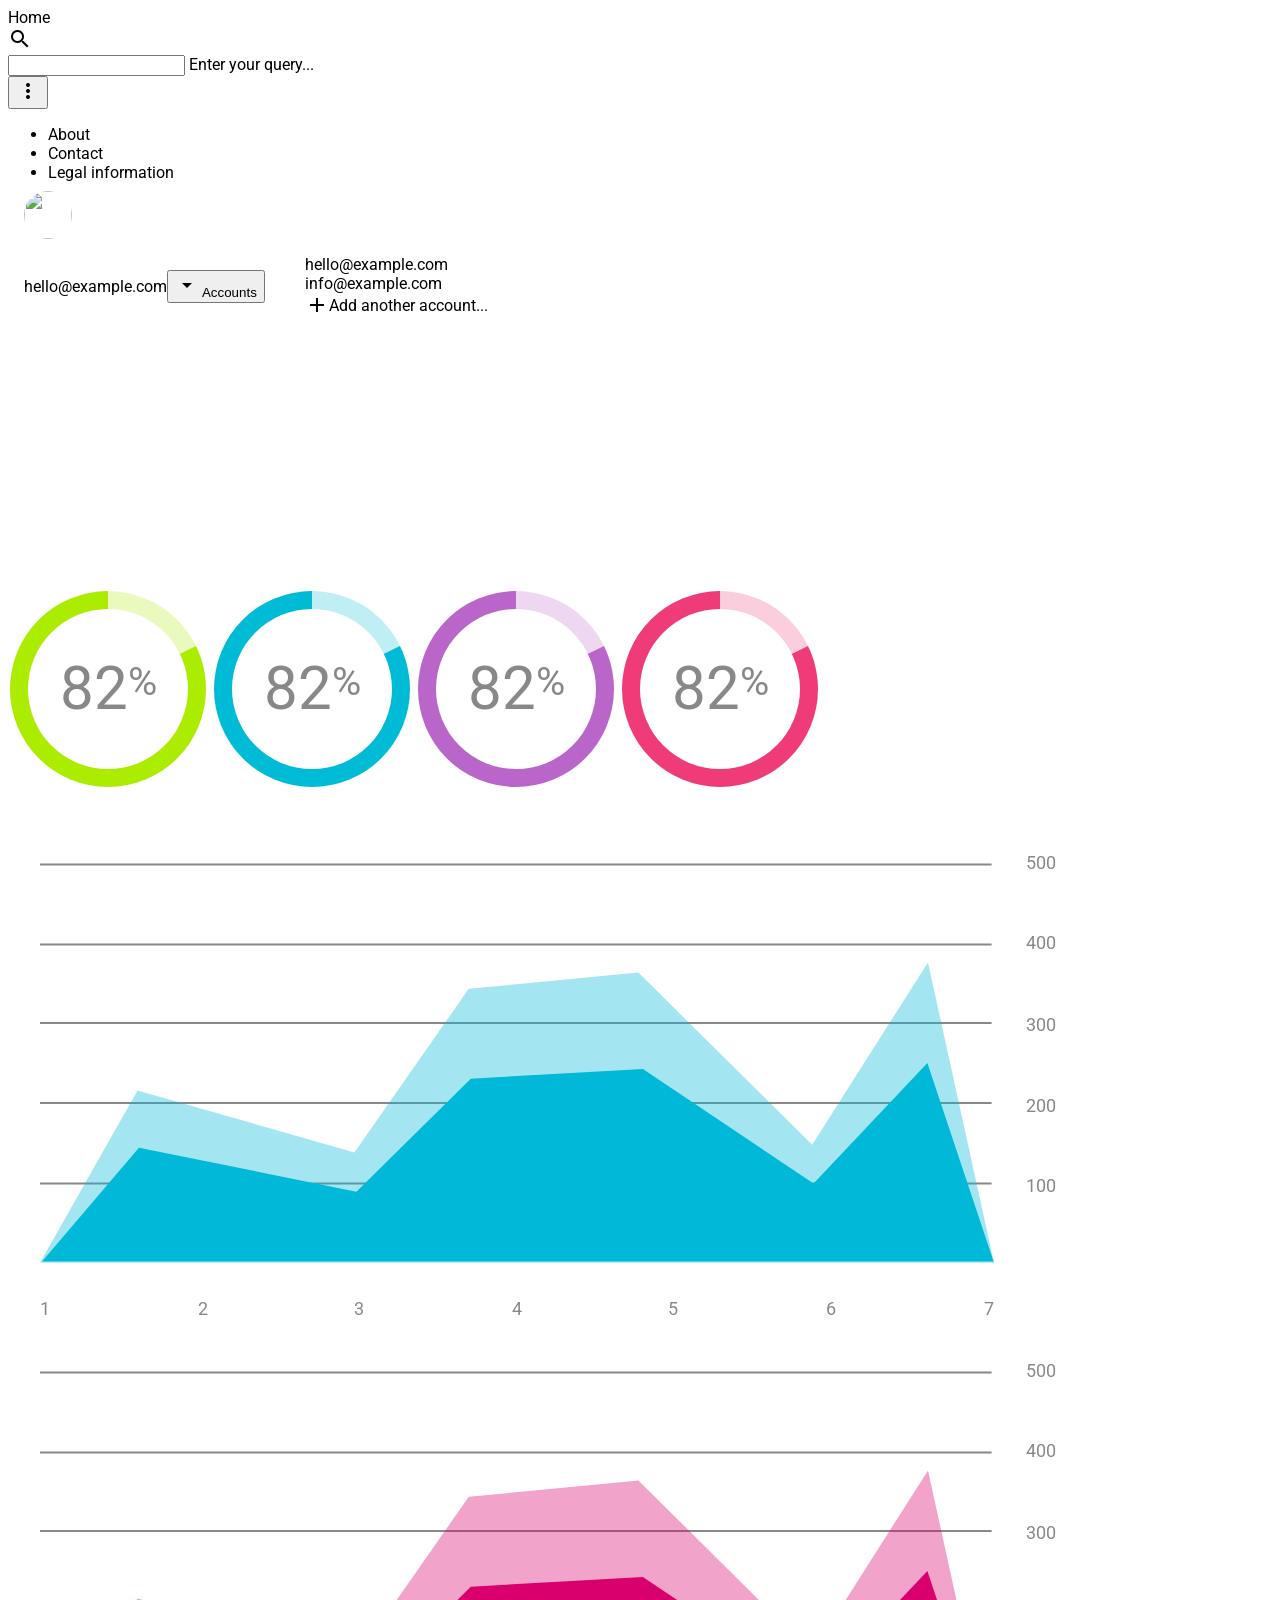
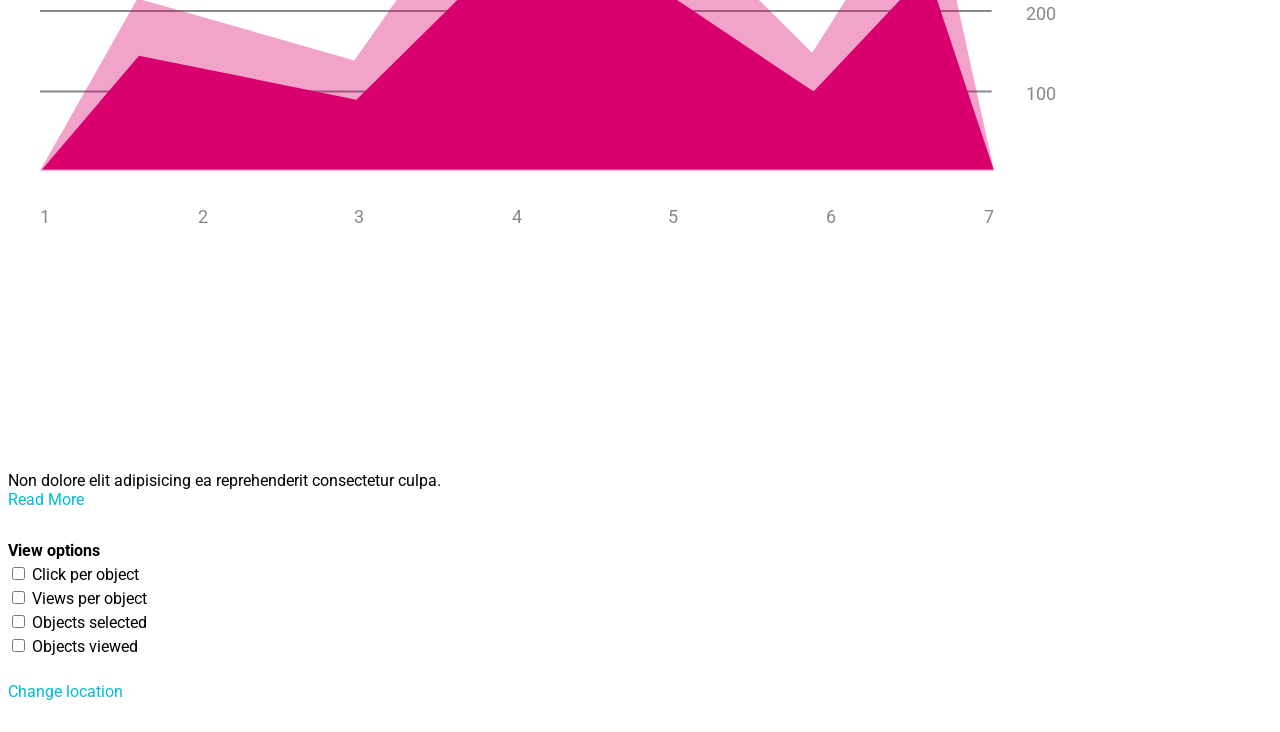
==== Interview/View/index.html @ 5727f15f "Add project files." ====
﻿<!doctype html>
<html lang="en">
  <head>
    <meta charset="utf-8">
    <meta http-equiv="X-UA-Compatible" content="IE=edge">
    <meta name="description" content="A front-end template that helps you build fast, modern mobile web apps.">
    <meta name="viewport" content="width=device-width, initial-scale=1.0, minimum-scale=1.0">
    <title>Material Design Lite</title>

    <!-- Add to homescreen for Chrome on Android -->
    <meta name="mobile-web-app-capable" content="yes">
    <link rel="icon" sizes="192x192" href="images/android-desktop.png">

    <!-- Add to homescreen for Safari on iOS -->
    <meta name="apple-mobile-web-app-capable" content="yes">
    <meta name="apple-mobile-web-app-status-bar-style" content="black">
    <meta name="apple-mobile-web-app-title" content="Material Design Lite">
    <link rel="apple-touch-icon-precomposed" href="images/ios-desktop.png">

    <!-- Tile icon for Win8 (144x144 + tile color) -->
    <meta name="msapplication-TileImage" content="images/touch/ms-touch-icon-144x144-precomposed.png">
    <meta name="msapplication-TileColor" content="#3372DF">

    <link rel="shortcut icon" href="images/favicon.png">

    <!-- SEO: If your mobile URL is different from the desktop URL, add a canonical link to the desktop page https://developers.google.com/webmasters/smartphone-sites/feature-phones -->
    <!--
    <link rel="canonical" href="http://www.example.com/">
    -->

    <link rel="stylesheet" href="https://fonts.googleapis.com/css?family=Roboto:regular,bold,italic,thin,light,bolditalic,black,medium&amp;lang=en">
    <link rel="stylesheet" href="https://fonts.googleapis.com/icon?family=Material+Icons">
    <link rel="stylesheet" href="https://code.getmdl.io/1.3.0/material.cyan-light_blue.min.css">
    <link rel="stylesheet" href="styles.css">
    <style>
    #view-source {
      position: fixed;
      display: block;
      right: 0;
      bottom: 0;
      margin-right: 40px;
      margin-bottom: 40px;
      z-index: 900;
    }
    </style>
  </head>
  <body>
    <div class="demo-layout mdl-layout mdl-js-layout mdl-layout--fixed-drawer mdl-layout--fixed-header">
      <header class="demo-header mdl-layout__header mdl-color--grey-100 mdl-color-text--grey-600">
        <div class="mdl-layout__header-row">
          <span class="mdl-layout-title">Home</span>
          <div class="mdl-layout-spacer"></div>
          <div class="mdl-textfield mdl-js-textfield mdl-textfield--expandable">
            <label class="mdl-button mdl-js-button mdl-button--icon" for="search">
              <i class="material-icons">search</i>
            </label>
            <div class="mdl-textfield__expandable-holder">
              <input class="mdl-textfield__input" type="text" id="search">
              <label class="mdl-textfield__label" for="search">Enter your query...</label>
            </div>
          </div>
          <button class="mdl-button mdl-js-button mdl-js-ripple-effect mdl-button--icon" id="hdrbtn">
            <i class="material-icons">more_vert</i>
          </button>
          <ul class="mdl-menu mdl-js-menu mdl-js-ripple-effect mdl-menu--bottom-right" for="hdrbtn">
            <li class="mdl-menu__item">About</li>
            <li class="mdl-menu__item">Contact</li>
            <li class="mdl-menu__item">Legal information</li>
          </ul>
        </div>
      </header>
      <div class="demo-drawer mdl-layout__drawer mdl-color--blue-grey-900 mdl-color-text--blue-grey-50">
        <header class="demo-drawer-header">
          <img src="images/user.jpg" class="demo-avatar">
          <div class="demo-avatar-dropdown">
            <span>hello@example.com</span>
            <div class="mdl-layout-spacer"></div>
            <button id="accbtn" class="mdl-button mdl-js-button mdl-js-ripple-effect mdl-button--icon">
              <i class="material-icons" role="presentation">arrow_drop_down</i>
              <span class="visuallyhidden">Accounts</span>
            </button>
            <ul class="mdl-menu mdl-menu--bottom-right mdl-js-menu mdl-js-ripple-effect" for="accbtn">
              <li class="mdl-menu__item">hello@example.com</li>
              <li class="mdl-menu__item">info@example.com</li>
              <li class="mdl-menu__item"><i class="material-icons">add</i>Add another account...</li>
            </ul>
          </div>
        </header>
        <nav class="demo-navigation mdl-navigation mdl-color--blue-grey-800">
          <a class="mdl-navigation__link" href=""><i class="mdl-color-text--blue-grey-400 material-icons" role="presentation">home</i>Home</a>
          <a class="mdl-navigation__link" href=""><i class="mdl-color-text--blue-grey-400 material-icons" role="presentation">inbox</i>Inbox</a>
          <a class="mdl-navigation__link" href=""><i class="mdl-color-text--blue-grey-400 material-icons" role="presentation">delete</i>Trash</a>
          <a class="mdl-navigation__link" href=""><i class="mdl-color-text--blue-grey-400 material-icons" role="presentation">report</i>Spam</a>
          <a class="mdl-navigation__link" href=""><i class="mdl-color-text--blue-grey-400 material-icons" role="presentation">forum</i>Forums</a>
          <a class="mdl-navigation__link" href=""><i class="mdl-color-text--blue-grey-400 material-icons" role="presentation">flag</i>Updates</a>
          <a class="mdl-navigation__link" href=""><i class="mdl-color-text--blue-grey-400 material-icons" role="presentation">local_offer</i>Promos</a>
          <a class="mdl-navigation__link" href=""><i class="mdl-color-text--blue-grey-400 material-icons" role="presentation">shopping_cart</i>Purchases</a>
          <a class="mdl-navigation__link" href=""><i class="mdl-color-text--blue-grey-400 material-icons" role="presentation">people</i>Social</a>
          <div class="mdl-layout-spacer"></div>
          <a class="mdl-navigation__link" href=""><i class="mdl-color-text--blue-grey-400 material-icons" role="presentation">help_outline</i><span class="visuallyhidden">Help</span></a>
        </nav>
      </div>
      <main class="mdl-layout__content mdl-color--grey-100">
        <div class="mdl-grid demo-content">
          <div class="demo-charts mdl-color--white mdl-shadow--2dp mdl-cell mdl-cell--12-col mdl-grid">
            <svg fill="currentColor" width="200px" height="200px" viewBox="0 0 1 1" class="demo-chart mdl-cell mdl-cell--4-col mdl-cell--3-col-desktop">
              <use xlink:href="#piechart" mask="url(#piemask)" />
              <text x="0.5" y="0.5" font-family="Roboto" font-size="0.3" fill="#888" text-anchor="middle" dy="0.1">82<tspan font-size="0.2" dy="-0.07">%</tspan></text>
            </svg>
            <svg fill="currentColor" width="200px" height="200px" viewBox="0 0 1 1" class="demo-chart mdl-cell mdl-cell--4-col mdl-cell--3-col-desktop">
              <use xlink:href="#piechart" mask="url(#piemask)" />
              <text x="0.5" y="0.5" font-family="Roboto" font-size="0.3" fill="#888" text-anchor="middle" dy="0.1">82<tspan dy="-0.07" font-size="0.2">%</tspan></text>
            </svg>
            <svg fill="currentColor" width="200px" height="200px" viewBox="0 0 1 1" class="demo-chart mdl-cell mdl-cell--4-col mdl-cell--3-col-desktop">
              <use xlink:href="#piechart" mask="url(#piemask)" />
              <text x="0.5" y="0.5" font-family="Roboto" font-size="0.3" fill="#888" text-anchor="middle" dy="0.1">82<tspan dy="-0.07" font-size="0.2">%</tspan></text>
            </svg>
            <svg fill="currentColor" width="200px" height="200px" viewBox="0 0 1 1" class="demo-chart mdl-cell mdl-cell--4-col mdl-cell--3-col-desktop">
              <use xlink:href="#piechart" mask="url(#piemask)" />
              <text x="0.5" y="0.5" font-family="Roboto" font-size="0.3" fill="#888" text-anchor="middle" dy="0.1">82<tspan dy="-0.07" font-size="0.2">%</tspan></text>
            </svg>
          </div>
          <div class="demo-graphs mdl-shadow--2dp mdl-color--white mdl-cell mdl-cell--8-col">
            <svg fill="currentColor" viewBox="0 0 500 250" class="demo-graph">
              <use xlink:href="#chart" />
            </svg>
            <svg fill="currentColor" viewBox="0 0 500 250" class="demo-graph">
              <use xlink:href="#chart" />
            </svg>
          </div>
          <div class="demo-cards mdl-cell mdl-cell--4-col mdl-cell--8-col-tablet mdl-grid mdl-grid--no-spacing">
            <div class="demo-updates mdl-card mdl-shadow--2dp mdl-cell mdl-cell--4-col mdl-cell--4-col-tablet mdl-cell--12-col-desktop">
              <div class="mdl-card__title mdl-card--expand mdl-color--teal-300">
                <h2 class="mdl-card__title-text">Updates</h2>
              </div>
              <div class="mdl-card__supporting-text mdl-color-text--grey-600">
                Non dolore elit adipisicing ea reprehenderit consectetur culpa.
              </div>
              <div class="mdl-card__actions mdl-card--border">
                <a href="#" class="mdl-button mdl-js-button mdl-js-ripple-effect">Read More</a>
              </div>
            </div>
            <div class="demo-separator mdl-cell--1-col"></div>
            <div class="demo-options mdl-card mdl-color--deep-purple-500 mdl-shadow--2dp mdl-cell mdl-cell--4-col mdl-cell--3-col-tablet mdl-cell--12-col-desktop">
              <div class="mdl-card__supporting-text mdl-color-text--blue-grey-50">
                <h3>View options</h3>
                <ul>
                  <li>
                    <label for="chkbox1" class="mdl-checkbox mdl-js-checkbox mdl-js-ripple-effect">
                      <input type="checkbox" id="chkbox1" class="mdl-checkbox__input">
                      <span class="mdl-checkbox__label">Click per object</span>
                    </label>
                  </li>
                  <li>
                    <label for="chkbox2" class="mdl-checkbox mdl-js-checkbox mdl-js-ripple-effect">
                      <input type="checkbox" id="chkbox2" class="mdl-checkbox__input">
                      <span class="mdl-checkbox__label">Views per object</span>
                    </label>
                  </li>
                  <li>
                    <label for="chkbox3" class="mdl-checkbox mdl-js-checkbox mdl-js-ripple-effect">
                      <input type="checkbox" id="chkbox3" class="mdl-checkbox__input">
                      <span class="mdl-checkbox__label">Objects selected</span>
                    </label>
                  </li>
                  <li>
                    <label for="chkbox4" class="mdl-checkbox mdl-js-checkbox mdl-js-ripple-effect">
                      <input type="checkbox" id="chkbox4" class="mdl-checkbox__input">
                      <span class="mdl-checkbox__label">Objects viewed</span>
                    </label>
                  </li>
                </ul>
              </div>
              <div class="mdl-card__actions mdl-card--border">
                <a href="#" class="mdl-button mdl-js-button mdl-js-ripple-effect mdl-color-text--blue-grey-50">Change location</a>
                <div class="mdl-layout-spacer"></div>
                <i class="material-icons">location_on</i>
              </div>
            </div>
          </div>
        </div>
      </main>
    </div>
      <svg xmlns="http://www.w3.org/2000/svg" xmlns:xlink="http://www.w3.org/1999/xlink" version="1.1" style="position: fixed; left: -1000px; height: -1000px;">
        <defs>
          <mask id="piemask" maskContentUnits="objectBoundingBox">
            <circle cx=0.5 cy=0.5 r=0.49 fill="white" />
            <circle cx=0.5 cy=0.5 r=0.40 fill="black" />
          </mask>
          <g id="piechart">
            <circle cx=0.5 cy=0.5 r=0.5 />
            <path d="M 0.5 0.5 0.5 0 A 0.5 0.5 0 0 1 0.95 0.28 z" stroke="none" fill="rgba(255, 255, 255, 0.75)" />
          </g>
        </defs>
      </svg>
      <svg version="1.1" xmlns="http://www.w3.org/2000/svg" xmlns:xlink="http://www.w3.org/1999/xlink" viewBox="0 0 500 250" style="position: fixed; left: -1000px; height: -1000px;">
        <defs>
          <g id="chart">
            <g id="Gridlines">
              <line fill="#888888" stroke="#888888" stroke-miterlimit="10" x1="0" y1="27.3" x2="468.3" y2="27.3" />
              <line fill="#888888" stroke="#888888" stroke-miterlimit="10" x1="0" y1="66.7" x2="468.3" y2="66.7" />
              <line fill="#888888" stroke="#888888" stroke-miterlimit="10" x1="0" y1="105.3" x2="468.3" y2="105.3" />
              <line fill="#888888" stroke="#888888" stroke-miterlimit="10" x1="0" y1="144.7" x2="468.3" y2="144.7" />
              <line fill="#888888" stroke="#888888" stroke-miterlimit="10" x1="0" y1="184.3" x2="468.3" y2="184.3" />
            </g>
            <g id="Numbers">
              <text transform="matrix(1 0 0 1 485 29.3333)" fill="#888888" font-family="'Roboto'" font-size="9">500</text>
              <text transform="matrix(1 0 0 1 485 69)" fill="#888888" font-family="'Roboto'" font-size="9">400</text>
              <text transform="matrix(1 0 0 1 485 109.3333)" fill="#888888" font-family="'Roboto'" font-size="9">300</text>
              <text transform="matrix(1 0 0 1 485 149)" fill="#888888" font-family="'Roboto'" font-size="9">200</text>
              <text transform="matrix(1 0 0 1 485 188.3333)" fill="#888888" font-family="'Roboto'" font-size="9">100</text>
              <text transform="matrix(1 0 0 1 0 249.0003)" fill="#888888" font-family="'Roboto'" font-size="9">1</text>
              <text transform="matrix(1 0 0 1 78 249.0003)" fill="#888888" font-family="'Roboto'" font-size="9">2</text>
              <text transform="matrix(1 0 0 1 154.6667 249.0003)" fill="#888888" font-family="'Roboto'" font-size="9">3</text>
              <text transform="matrix(1 0 0 1 232.1667 249.0003)" fill="#888888" font-family="'Roboto'" font-size="9">4</text>
              <text transform="matrix(1 0 0 1 309 249.0003)" fill="#888888" font-family="'Roboto'" font-size="9">5</text>
              <text transform="matrix(1 0 0 1 386.6667 249.0003)" fill="#888888" font-family="'Roboto'" font-size="9">6</text>
              <text transform="matrix(1 0 0 1 464.3333 249.0003)" fill="#888888" font-family="'Roboto'" font-size="9">7</text>
            </g>
            <g id="Layer_5">
              <polygon opacity="0.36" stroke-miterlimit="10" points="0,223.3 48,138.5 154.7,169 211,88.5
              294.5,80.5 380,165.2 437,75.5 469.5,223.3 	"/>
            </g>
            <g id="Layer_4">
              <polygon stroke-miterlimit="10" points="469.3,222.7 1,222.7 48.7,166.7 155.7,188.3 212,132.7
              296.7,128 380.7,184.3 436.7,125 	"/>
            </g>
          </g>
        </defs>
      </svg>
    <script src="https://code.getmdl.io/1.3.0/material.min.js"></script>
  </body>
</html>
---- Interview/View/styles.css ----
html, body {
  font-family: 'Roboto', 'Helvetica', sans-serif;
}
.demo-avatar {
  width: 48px;
  height: 48px;
  border-radius: 24px;
}
.demo-layout .mdl-layout__header .mdl-layout__drawer-button {
  color: rgba(0, 0, 0, 0.54);
}
.mdl-layout__drawer .avatar {
  margin-bottom: 16px;
}
.demo-drawer {
  border: none;
}
/* iOS Safari specific workaround */
.demo-drawer .mdl-menu__container {
  z-index: -1;
}
.demo-drawer .demo-navigation {
  z-index: -2;
}
/* END iOS Safari specific workaround */
.demo-drawer .mdl-menu .mdl-menu__item {
  display: -webkit-flex;
  display: -ms-flexbox;
  display: flex;
  -webkit-align-items: center;
      -ms-flex-align: center;
          align-items: center;
}
.demo-drawer-header {
  box-sizing: border-box;
  display: -webkit-flex;
  display: -ms-flexbox;
  display: flex;
  -webkit-flex-direction: column;
      -ms-flex-direction: column;
          flex-direction: column;
  -webkit-justify-content: flex-end;
      -ms-flex-pack: end;
          justify-content: flex-end;
  padding: 16px;
  height: 151px;
}
.demo-avatar-dropdown {
  display: -webkit-flex;
  display: -ms-flexbox;
  display: flex;
  position: relative;
  -webkit-flex-direction: row;
      -ms-flex-direction: row;
          flex-direction: row;
  -webkit-align-items: center;
      -ms-flex-align: center;
          align-items: center;
  width: 100%;
}

.demo-navigation {
  -webkit-flex-grow: 1;
      -ms-flex-positive: 1;
          flex-grow: 1;
}
.demo-layout .demo-navigation .mdl-navigation__link {
  display: -webkit-flex !important;
  display: -ms-flexbox !important;
  display: flex !important;
  -webkit-flex-direction: row;
      -ms-flex-direction: row;
          flex-direction: row;
  -webkit-align-items: center;
      -ms-flex-align: center;
          align-items: center;
  color: rgba(255, 255, 255, 0.56);
  font-weight: 500;
}
.demo-layout .demo-navigation .mdl-navigation__link:hover {
  background-color: #00BCD4;
  color: #37474F;
}
.demo-navigation .mdl-navigation__link .material-icons {
  font-size: 24px;
  color: rgba(255, 255, 255, 0.56);
  margin-right: 32px;
}

.demo-content {
  max-width: 1080px;
}

.demo-charts {
  -webkit-align-items: center;
      -ms-flex-align: center;
          align-items: center;
}
.demo-chart:nth-child(1) {
  color: #ACEC00;
}
.demo-chart:nth-child(2) {
  color: #00BBD6;
}
.demo-chart:nth-child(3) {
  color: #BA65C9;
}
.demo-chart:nth-child(4) {
  color: #EF3C79;
}
.demo-graphs {
  padding: 16px 32px;
  display: -webkit-flex;
  display: -ms-flexbox;
  display: flex;
  -webkit-flex-direction: column;
      -ms-flex-direction: column;
          flex-direction: column;
  -webkit-align-items: stretch;
      -ms-flex-align: stretch;
          align-items: stretch;
}
/* TODO: Find a proper solution to have the graphs
 * not float around outside their container in IE10/11.
 * Using a browserhacks.com solution for now.
 */
_:-ms-input-placeholder, :root .demo-graphs {
  min-height: 664px;
}
_:-ms-input-placeholder, :root .demo-graph {
  max-height: 300px;
}
/* TODO end */
.demo-graph:nth-child(1) {
  color: #00b9d8;
}
.demo-graph:nth-child(2) {
  color: #d9006e;
}

.demo-cards {
  -webkit-align-items: flex-start;
      -ms-flex-align: start;
          align-items: flex-start;
  -webkit-align-content: flex-start;
      -ms-flex-line-pack: start;
          align-content: flex-start;
}
.demo-cards .demo-separator {
  height: 32px;
}
.demo-cards .mdl-card__title.mdl-card__title {
  color: white;
  font-size: 24px;
  font-weight: 400;
}
.demo-cards ul {
  padding: 0;
}
.demo-cards h3 {
  font-size: 1em;
}
.demo-updates .mdl-card__title {
  min-height: 200px;
  background-image: url('images/dog.png');
  background-position: 90% 100%;
  background-repeat: no-repeat;
}
.demo-cards .mdl-card__actions a {
  color: #00BCD4;
  text-decoration: none;
}

.demo-options h3 {
  margin: 0;
}
.demo-options .mdl-checkbox__box-outline {
  border-color: rgba(255, 255, 255, 0.89);
}
.demo-options ul {
  margin: 0;
  list-style-type: none;
}
.demo-options li {
  margin: 4px 0;
}
.demo-options .material-icons {
  color: rgba(255, 255, 255, 0.89);
}
.demo-options .mdl-card__actions {
  height: 64px;
  display: -webkit-flex;
  display: -ms-flexbox;
  display: flex;
  box-sizing: border-box;
  -webkit-align-items: center;
      -ms-flex-align: center;
          align-items: center;
}
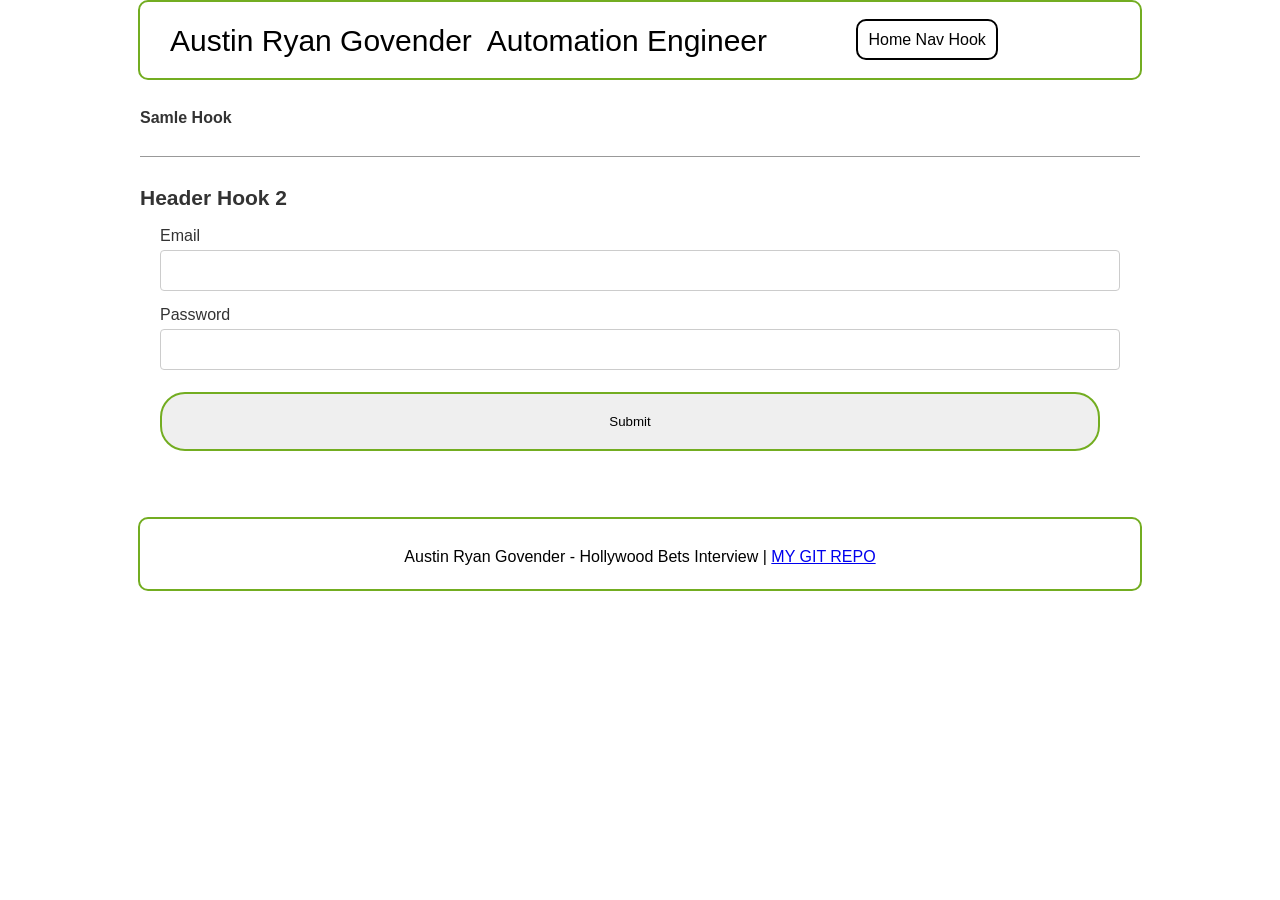
==== commit ad161ccb: "datasource by entry and created new webpage" ====
--- a/Interview/View/index.html
+++ b/Interview/View/index.html
@@ -1,233 +1,55 @@
-﻿<!doctype html>
-<html lang="en">
-  <head>
+<!doctype html>
+<html lang="en" class="no-js">
+
+<head>
     <meta charset="utf-8">
-    <meta http-equiv="X-UA-Compatible" content="IE=edge">
-    <meta name="description" content="A front-end template that helps you build fast, modern mobile web apps.">
-    <meta name="viewport" content="width=device-width, initial-scale=1.0, minimum-scale=1.0">
-    <title>Material Design Lite</title>
+    <meta http-equiv="x-ua-compatible" content="ie=edge">
+    <!--compatability-->
+    <meta name="viewport" content="width=device-width, initial-scale=1.0">
+    <title>Selenium Test</title>
+    <meta name="description" content="Test Website for Hollywood Interview">
+    <link rel="stylesheet" href="style.css">
+    <script src="script.js"></script>
+</head>
 
-    <!-- Add to homescreen for Chrome on Android -->
-    <meta name="mobile-web-app-capable" content="yes">
-    <link rel="icon" sizes="192x192" href="images/android-desktop.png">
+<body>
+    <header>
+        <div id="logo">Austin Ryan Govender&nbsp;&nbsp;Automation Engineer</div>
+        <nav>
+            <ul>
+                <li><a href="https://blank.org/">Home Nav Hook</a>
+            </ul>
+        </nav>
+    </header>
+    <section>
+        <strong>Samle Hook</strong>
+    </section>
+    <section id="pageContent">
+        <h2>Header Hook 2</h2>
 
-    <!-- Add to homescreen for Safari on iOS -->
-    <meta name="apple-mobile-web-app-capable" content="yes">
-    <meta name="apple-mobile-web-app-status-bar-style" content="black">
-    <meta name="apple-mobile-web-app-title" content="Material Design Lite">
-    <link rel="apple-touch-icon-precomposed" href="images/ios-desktop.png">
+        <div class="container">
+            <form action="/index2.html">
+                <label for="usrname">Email</label>
+                <input type="text" id="emailT" name="email" pattern="[a-z0-9._%+-]+@[a-z0-9.-]+\.[a-z]{2,}$" title="Must follow characters@characters.domain" required>
 
-    <!-- Tile icon for Win8 (144x144 + tile color) -->
-    <meta name="msapplication-TileImage" content="images/touch/ms-touch-icon-144x144-precomposed.png">
-    <meta name="msapplication-TileColor" content="#3372DF">
+                <label for="psw">Password</label>
+                <input type="password" id="psw" name="psw" pattern="(?=.*\d)(?=.*[a-z])(?=.*[A-Z]).{8,}" title="Must contain at least one number and one uppercase and lowercase letter, and at least 8 or more characters" required>
 
-    <link rel="shortcut icon" href="images/favicon.png">
+                <input type="submit" value="Submit">
+            </form>
+        </div>
 
-    <!-- SEO: If your mobile URL is different from the desktop URL, add a canonical link to the desktop page https://developers.google.com/webmasters/smartphone-sites/feature-phones -->
-    <!--
-    <link rel="canonical" href="http://www.example.com/">
-    -->
+        <div id="message">
+            <h3>Password must contain the following:</h3>
+            <p id="letter" class="invalid">A <b>lowercase</b> letter</p>
+            <p id="capital" class="invalid">A <b>capital (uppercase)</b> letter</p>
+            <p id="number" class="invalid">A <b>number</b></p>
+            <p id="length" class="invalid">Minimum <b>8 characters</b></p>
+        </div>
+    </section>
+    <footer>
+        <p>Austin Ryan Govender - Hollywood Bets Interview | <a href="https://github.com/AustinRGovender/HollywoodRepo" target="_blank" rel="nofollow">MY GIT REPO</a></p>
+    </footer>
+</body>
 
-    <link rel="stylesheet" href="https://fonts.googleapis.com/css?family=Roboto:regular,bold,italic,thin,light,bolditalic,black,medium&amp;lang=en">
-    <link rel="stylesheet" href="https://fonts.googleapis.com/icon?family=Material+Icons">
-    <link rel="stylesheet" href="https://code.getmdl.io/1.3.0/material.cyan-light_blue.min.css">
-    <link rel="stylesheet" href="styles.css">
-    <style>
-    #view-source {
-      position: fixed;
-      display: block;
-      right: 0;
-      bottom: 0;
-      margin-right: 40px;
-      margin-bottom: 40px;
-      z-index: 900;
-    }
-    </style>
-  </head>
-  <body>
-    <div class="demo-layout mdl-layout mdl-js-layout mdl-layout--fixed-drawer mdl-layout--fixed-header">
-      <header class="demo-header mdl-layout__header mdl-color--grey-100 mdl-color-text--grey-600">
-        <div class="mdl-layout__header-row">
-          <span class="mdl-layout-title">Home</span>
-          <div class="mdl-layout-spacer"></div>
-          <div class="mdl-textfield mdl-js-textfield mdl-textfield--expandable">
-            <label class="mdl-button mdl-js-button mdl-button--icon" for="search">
-              <i class="material-icons">search</i>
-            </label>
-            <div class="mdl-textfield__expandable-holder">
-              <input class="mdl-textfield__input" type="text" id="search">
-              <label class="mdl-textfield__label" for="search">Enter your query...</label>
-            </div>
-          </div>
-          <button class="mdl-button mdl-js-button mdl-js-ripple-effect mdl-button--icon" id="hdrbtn">
-            <i class="material-icons">more_vert</i>
-          </button>
-          <ul class="mdl-menu mdl-js-menu mdl-js-ripple-effect mdl-menu--bottom-right" for="hdrbtn">
-            <li class="mdl-menu__item">About</li>
-            <li class="mdl-menu__item">Contact</li>
-            <li class="mdl-menu__item">Legal information</li>
-          </ul>
-        </div>
-      </header>
-      <div class="demo-drawer mdl-layout__drawer mdl-color--blue-grey-900 mdl-color-text--blue-grey-50">
-        <header class="demo-drawer-header">
-          <img src="images/user.jpg" class="demo-avatar">
-          <div class="demo-avatar-dropdown">
-            <span>hello@example.com</span>
-            <div class="mdl-layout-spacer"></div>
-            <button id="accbtn" class="mdl-button mdl-js-button mdl-js-ripple-effect mdl-button--icon">
-              <i class="material-icons" role="presentation">arrow_drop_down</i>
-              <span class="visuallyhidden">Accounts</span>
-            </button>
-            <ul class="mdl-menu mdl-menu--bottom-right mdl-js-menu mdl-js-ripple-effect" for="accbtn">
-              <li class="mdl-menu__item">hello@example.com</li>
-              <li class="mdl-menu__item">info@example.com</li>
-              <li class="mdl-menu__item"><i class="material-icons">add</i>Add another account...</li>
-            </ul>
-          </div>
-        </header>
-        <nav class="demo-navigation mdl-navigation mdl-color--blue-grey-800">
-          <a class="mdl-navigation__link" href=""><i class="mdl-color-text--blue-grey-400 material-icons" role="presentation">home</i>Home</a>
-          <a class="mdl-navigation__link" href=""><i class="mdl-color-text--blue-grey-400 material-icons" role="presentation">inbox</i>Inbox</a>
-          <a class="mdl-navigation__link" href=""><i class="mdl-color-text--blue-grey-400 material-icons" role="presentation">delete</i>Trash</a>
-          <a class="mdl-navigation__link" href=""><i class="mdl-color-text--blue-grey-400 material-icons" role="presentation">report</i>Spam</a>
-          <a class="mdl-navigation__link" href=""><i class="mdl-color-text--blue-grey-400 material-icons" role="presentation">forum</i>Forums</a>
-          <a class="mdl-navigation__link" href=""><i class="mdl-color-text--blue-grey-400 material-icons" role="presentation">flag</i>Updates</a>
-          <a class="mdl-navigation__link" href=""><i class="mdl-color-text--blue-grey-400 material-icons" role="presentation">local_offer</i>Promos</a>
-          <a class="mdl-navigation__link" href=""><i class="mdl-color-text--blue-grey-400 material-icons" role="presentation">shopping_cart</i>Purchases</a>
-          <a class="mdl-navigation__link" href=""><i class="mdl-color-text--blue-grey-400 material-icons" role="presentation">people</i>Social</a>
-          <div class="mdl-layout-spacer"></div>
-          <a class="mdl-navigation__link" href=""><i class="mdl-color-text--blue-grey-400 material-icons" role="presentation">help_outline</i><span class="visuallyhidden">Help</span></a>
-        </nav>
-      </div>
-      <main class="mdl-layout__content mdl-color--grey-100">
-        <div class="mdl-grid demo-content">
-          <div class="demo-charts mdl-color--white mdl-shadow--2dp mdl-cell mdl-cell--12-col mdl-grid">
-            <svg fill="currentColor" width="200px" height="200px" viewBox="0 0 1 1" class="demo-chart mdl-cell mdl-cell--4-col mdl-cell--3-col-desktop">
-              <use xlink:href="#piechart" mask="url(#piemask)" />
-              <text x="0.5" y="0.5" font-family="Roboto" font-size="0.3" fill="#888" text-anchor="middle" dy="0.1">82<tspan font-size="0.2" dy="-0.07">%</tspan></text>
-            </svg>
-            <svg fill="currentColor" width="200px" height="200px" viewBox="0 0 1 1" class="demo-chart mdl-cell mdl-cell--4-col mdl-cell--3-col-desktop">
-              <use xlink:href="#piechart" mask="url(#piemask)" />
-              <text x="0.5" y="0.5" font-family="Roboto" font-size="0.3" fill="#888" text-anchor="middle" dy="0.1">82<tspan dy="-0.07" font-size="0.2">%</tspan></text>
-            </svg>
-            <svg fill="currentColor" width="200px" height="200px" viewBox="0 0 1 1" class="demo-chart mdl-cell mdl-cell--4-col mdl-cell--3-col-desktop">
-              <use xlink:href="#piechart" mask="url(#piemask)" />
-              <text x="0.5" y="0.5" font-family="Roboto" font-size="0.3" fill="#888" text-anchor="middle" dy="0.1">82<tspan dy="-0.07" font-size="0.2">%</tspan></text>
-            </svg>
-            <svg fill="currentColor" width="200px" height="200px" viewBox="0 0 1 1" class="demo-chart mdl-cell mdl-cell--4-col mdl-cell--3-col-desktop">
-              <use xlink:href="#piechart" mask="url(#piemask)" />
-              <text x="0.5" y="0.5" font-family="Roboto" font-size="0.3" fill="#888" text-anchor="middle" dy="0.1">82<tspan dy="-0.07" font-size="0.2">%</tspan></text>
-            </svg>
-          </div>
-          <div class="demo-graphs mdl-shadow--2dp mdl-color--white mdl-cell mdl-cell--8-col">
-            <svg fill="currentColor" viewBox="0 0 500 250" class="demo-graph">
-              <use xlink:href="#chart" />
-            </svg>
-            <svg fill="currentColor" viewBox="0 0 500 250" class="demo-graph">
-              <use xlink:href="#chart" />
-            </svg>
-          </div>
-          <div class="demo-cards mdl-cell mdl-cell--4-col mdl-cell--8-col-tablet mdl-grid mdl-grid--no-spacing">
-            <div class="demo-updates mdl-card mdl-shadow--2dp mdl-cell mdl-cell--4-col mdl-cell--4-col-tablet mdl-cell--12-col-desktop">
-              <div class="mdl-card__title mdl-card--expand mdl-color--teal-300">
-                <h2 class="mdl-card__title-text">Updates</h2>
-              </div>
-              <div class="mdl-card__supporting-text mdl-color-text--grey-600">
-                Non dolore elit adipisicing ea reprehenderit consectetur culpa.
-              </div>
-              <div class="mdl-card__actions mdl-card--border">
-                <a href="#" class="mdl-button mdl-js-button mdl-js-ripple-effect">Read More</a>
-              </div>
-            </div>
-            <div class="demo-separator mdl-cell--1-col"></div>
-            <div class="demo-options mdl-card mdl-color--deep-purple-500 mdl-shadow--2dp mdl-cell mdl-cell--4-col mdl-cell--3-col-tablet mdl-cell--12-col-desktop">
-              <div class="mdl-card__supporting-text mdl-color-text--blue-grey-50">
-                <h3>View options</h3>
-                <ul>
-                  <li>
-                    <label for="chkbox1" class="mdl-checkbox mdl-js-checkbox mdl-js-ripple-effect">
-                      <input type="checkbox" id="chkbox1" class="mdl-checkbox__input">
-                      <span class="mdl-checkbox__label">Click per object</span>
-                    </label>
-                  </li>
-                  <li>
-                    <label for="chkbox2" class="mdl-checkbox mdl-js-checkbox mdl-js-ripple-effect">
-                      <input type="checkbox" id="chkbox2" class="mdl-checkbox__input">
-                      <span class="mdl-checkbox__label">Views per object</span>
-                    </label>
-                  </li>
-                  <li>
-                    <label for="chkbox3" class="mdl-checkbox mdl-js-checkbox mdl-js-ripple-effect">
-                      <input type="checkbox" id="chkbox3" class="mdl-checkbox__input">
-                      <span class="mdl-checkbox__label">Objects selected</span>
-                    </label>
-                  </li>
-                  <li>
-                    <label for="chkbox4" class="mdl-checkbox mdl-js-checkbox mdl-js-ripple-effect">
-                      <input type="checkbox" id="chkbox4" class="mdl-checkbox__input">
-                      <span class="mdl-checkbox__label">Objects viewed</span>
-                    </label>
-                  </li>
-                </ul>
-              </div>
-              <div class="mdl-card__actions mdl-card--border">
-                <a href="#" class="mdl-button mdl-js-button mdl-js-ripple-effect mdl-color-text--blue-grey-50">Change location</a>
-                <div class="mdl-layout-spacer"></div>
-                <i class="material-icons">location_on</i>
-              </div>
-            </div>
-          </div>
-        </div>
-      </main>
-    </div>
-      <svg xmlns="http://www.w3.org/2000/svg" xmlns:xlink="http://www.w3.org/1999/xlink" version="1.1" style="position: fixed; left: -1000px; height: -1000px;">
-        <defs>
-          <mask id="piemask" maskContentUnits="objectBoundingBox">
-            <circle cx=0.5 cy=0.5 r=0.49 fill="white" />
-            <circle cx=0.5 cy=0.5 r=0.40 fill="black" />
-          </mask>
-          <g id="piechart">
-            <circle cx=0.5 cy=0.5 r=0.5 />
-            <path d="M 0.5 0.5 0.5 0 A 0.5 0.5 0 0 1 0.95 0.28 z" stroke="none" fill="rgba(255, 255, 255, 0.75)" />
-          </g>
-        </defs>
-      </svg>
-      <svg version="1.1" xmlns="http://www.w3.org/2000/svg" xmlns:xlink="http://www.w3.org/1999/xlink" viewBox="0 0 500 250" style="position: fixed; left: -1000px; height: -1000px;">
-        <defs>
-          <g id="chart">
-            <g id="Gridlines">
-              <line fill="#888888" stroke="#888888" stroke-miterlimit="10" x1="0" y1="27.3" x2="468.3" y2="27.3" />
-              <line fill="#888888" stroke="#888888" stroke-miterlimit="10" x1="0" y1="66.7" x2="468.3" y2="66.7" />
-              <line fill="#888888" stroke="#888888" stroke-miterlimit="10" x1="0" y1="105.3" x2="468.3" y2="105.3" />
-              <line fill="#888888" stroke="#888888" stroke-miterlimit="10" x1="0" y1="144.7" x2="468.3" y2="144.7" />
-              <line fill="#888888" stroke="#888888" stroke-miterlimit="10" x1="0" y1="184.3" x2="468.3" y2="184.3" />
-            </g>
-            <g id="Numbers">
-              <text transform="matrix(1 0 0 1 485 29.3333)" fill="#888888" font-family="'Roboto'" font-size="9">500</text>
-              <text transform="matrix(1 0 0 1 485 69)" fill="#888888" font-family="'Roboto'" font-size="9">400</text>
-              <text transform="matrix(1 0 0 1 485 109.3333)" fill="#888888" font-family="'Roboto'" font-size="9">300</text>
-              <text transform="matrix(1 0 0 1 485 149)" fill="#888888" font-family="'Roboto'" font-size="9">200</text>
-              <text transform="matrix(1 0 0 1 485 188.3333)" fill="#888888" font-family="'Roboto'" font-size="9">100</text>
-              <text transform="matrix(1 0 0 1 0 249.0003)" fill="#888888" font-family="'Roboto'" font-size="9">1</text>
-              <text transform="matrix(1 0 0 1 78 249.0003)" fill="#888888" font-family="'Roboto'" font-size="9">2</text>
-              <text transform="matrix(1 0 0 1 154.6667 249.0003)" fill="#888888" font-family="'Roboto'" font-size="9">3</text>
-              <text transform="matrix(1 0 0 1 232.1667 249.0003)" fill="#888888" font-family="'Roboto'" font-size="9">4</text>
-              <text transform="matrix(1 0 0 1 309 249.0003)" fill="#888888" font-family="'Roboto'" font-size="9">5</text>
-              <text transform="matrix(1 0 0 1 386.6667 249.0003)" fill="#888888" font-family="'Roboto'" font-size="9">6</text>
-              <text transform="matrix(1 0 0 1 464.3333 249.0003)" fill="#888888" font-family="'Roboto'" font-size="9">7</text>
-            </g>
-            <g id="Layer_5">
-              <polygon opacity="0.36" stroke-miterlimit="10" points="0,223.3 48,138.5 154.7,169 211,88.5
-              294.5,80.5 380,165.2 437,75.5 469.5,223.3 	"/>
-            </g>
-            <g id="Layer_4">
-              <polygon stroke-miterlimit="10" points="469.3,222.7 1,222.7 48.7,166.7 155.7,188.3 212,132.7
-              296.7,128 380.7,184.3 436.7,125 	"/>
-            </g>
-          </g>
-        </defs>
-      </svg>
-    <script src="https://code.getmdl.io/1.3.0/material.min.js"></script>
-  </body>
 </html>
--- a/Interview/View/style.css
+++ b/Interview/View/style.css
@@ -0,0 +1,275 @@
+html, body, div, span, object, iframe, h1, h2, h3, h4, h5, h6, p, blockquote, pre, abbr, address, cite, code, del, dfn, em, img, ins, kbd, q, samp, small, strong, sub, sup, var, b, i, dl, dt, dd, ol, ul, li, fieldset, form, label, legend, table, caption, tbody, tfoot, thead, tr, th, td, article, aside, canvas, details, figcaption, figure, footer, header, hgroup, menu, nav, section, summary, time, mark, audio, video{
+     margin: 0;
+     padding: 0;
+     border: 0;
+     outline: 0;
+     font-size: 100%;
+     vertical-align: baseline;
+     background: transparent
+}
+ body {
+     line-height: 1;
+     font-family: arial;
+ }
+
+ h1 {
+     font-size: 25px;
+ }
+
+ h2 {
+     font-size: 21px;
+ }
+
+ h3 {
+     font-size: 18px;
+ }
+
+ h4 {
+     font-size: 16px;
+ }
+
+ article,
+ aside,
+ details,
+ figcaption,
+ figure,
+ footer,
+ header,
+ hgroup,
+ menu,
+ nav,
+ section {
+     display: block
+ }
+
+ nav ul {
+     list-style: none
+ }
+
+ blockquote,
+ q {
+     quotes: none
+ }
+
+ blockquote:before,
+ blockquote:after,
+ q:before,
+ q:after {
+     content: none
+ }
+
+ a {
+     margin: 0;
+     padding: 0;
+     font-size: 100%;
+     vertical-align: baseline;
+     background: transparent
+ }
+
+ ins {
+     background-color: #ff9;
+     color: #000;
+     text-decoration: none
+ }
+
+ mark {
+     background-color: #ff9;
+     color: #000;
+     font-style: italic;
+     font-weight: bold
+ }
+
+ del {
+     text-decoration: line-through
+ }
+
+ abbr[title],
+ dfn[title] {
+     border-bottom: 1px dotted;
+     cursor: help
+ }
+
+ table {
+     border-collapse: collapse;
+     border-spacing: 0
+ }
+
+ hr {
+     display: block;
+     height: 1px;
+     border: 0;
+     border-top: 1px solid #ccc;
+     margin: 1em 0;
+     padding: 0
+ }
+
+ input,
+ select {
+     vertical-align: middle
+ }
+
+ body,
+ html {
+     background-color: #FFF;
+ }
+
+ header {
+  border-radius: 10px;
+  border: 2px solid #73AD21;
+  padding: 20px 30px;
+  width: 940px;
+  height: 100;
+  margin: auto
+ }
+
+ nav {
+     display: inline-block;
+ }
+
+ nav ul li a {
+  border-radius: 10px;
+  border: 2px solid black;
+  padding: 10px;
+  text-decoration: none;
+  color: black;
+  width: 150px;
+  height: 10px;
+ }
+
+ nav ul li {
+     display: inline-block;
+     margin: 10px;
+ }
+
+ nav ul {
+     list-style: none;
+ }
+
+ #pageContent {
+     max-width: 1000px;
+     margin: auto;
+     border: none;
+ }
+
+ main {
+     float: left;
+     width: 60%;
+ }
+
+
+ main section {}
+
+ footer {
+  border-radius: 10px;
+  border: 2px solid #73AD21;
+  padding: 10px 30px;
+  width: 940px;
+  height: 50px;
+  margin: auto;
+  clear: both;
+  text-align: center;
+ }
+
+ footer p {
+     padding: 20px;
+ }
+
+ aside > div {
+     margin: 10px auto;
+     background: grey;
+     min-height: 100px;
+ }
+
+ #logo {
+     display: inline-block;
+     vertical-align: middle;
+     font-size: 30px;
+     margin-right: 75px;
+     color: black;
+ }
+
+ body > section {
+     max-width: 1000px;
+     margin: auto;
+     padding: 30px 0px;
+     border-bottom: 1px solid #999;
+     color: #333;
+ }
+
+ @media screen and (max-width: 1000px) {
+     body > section {
+         padding: 30px 20px;
+     }
+ }
+
+ @media screen and (max-width: 600px) {
+     main {
+         float: none;
+         width: 100%;
+     }
+ }
+
+ /* Style all input fields */
+ input {
+     width: 100%;
+     padding: 12px;
+     border: 1px solid #ccc;
+     border-radius: 4px;
+     box-sizing: border-box;
+     margin-top: 6px;
+     margin-bottom: 16px;
+ }
+
+ /* Style the submit button */
+ input[type=submit] {
+  border-radius: 25px;
+  border: 2px solid #73AD21;
+  padding: 20px 30px;
+  width: 940px;
+  text-align: center;
+  color: green
+  margin: auto
+ }
+
+ /* Style the container for inputs */
+ .container {
+     background-color: white;
+     padding: 20px;
+ }
+
+ /* The message box is shown when the user clicks on the password field */
+ #message {
+     display: none;
+     background: #f1f1f1;
+     color: #000;
+     position: relative;
+     padding: 20px;
+     margin-top: 10px;
+ }
+
+ #message p {
+     padding: 10px 35px;
+     font-size: 18px;
+ }
+
+ /* Add a green text color and a checkmark when the requirements are right */
+ .valid {
+     color: green;
+ }
+
+ .valid:before {
+     position: relative;
+     left: -35px;
+     content: "SUCCESS";
+ }
+
+ /* Add a red text color and an "x" when the requirements are wrong */
+ .invalid {
+     color: red;
+ }
+
+ .invalid:before {
+     position: relative;
+     left: -35px;
+     content: "X";
+ }
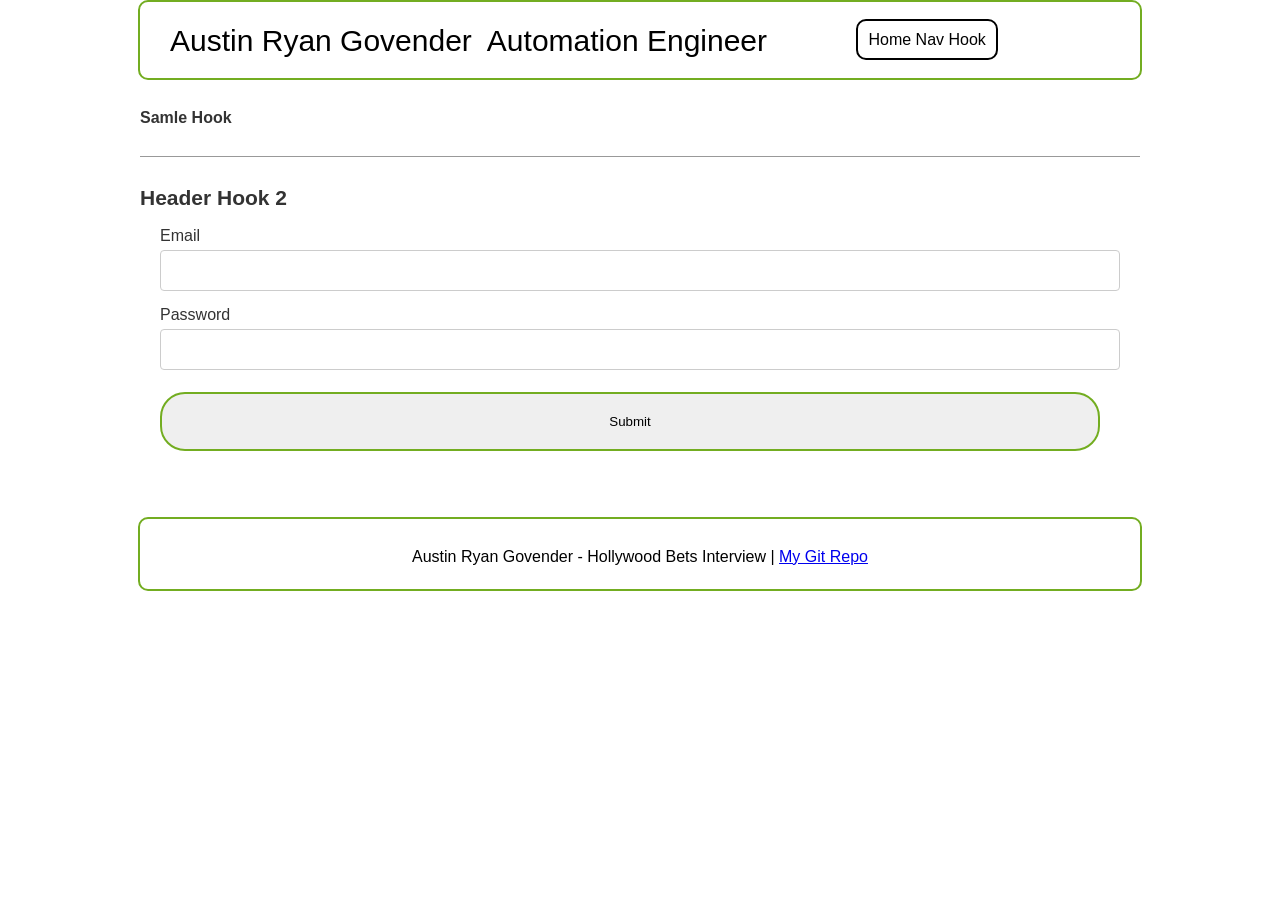
==== commit 89f0b919: "final tweaks" ====
--- a/Interview/View/index.html
+++ b/Interview/View/index.html
@@ -1,4 +1,4 @@
-<!doctype html>
+﻿<!doctype html>
 <html lang="en" class="no-js">
 
 <head>
@@ -48,7 +48,7 @@
         </div>
     </section>
     <footer>
-        <p>Austin Ryan Govender - Hollywood Bets Interview | <a href="https://github.com/AustinRGovender/HollywoodRepo" target="_blank" rel="nofollow">MY GIT REPO</a></p>
+        <p>Austin Ryan Govender - Hollywood Bets Interview | <a href="https://github.com/AustinRGovender/InterviewRepo" target="_blank" rel="nofollow">My Git Repo</a></p>
     </footer>
 </body>
 
